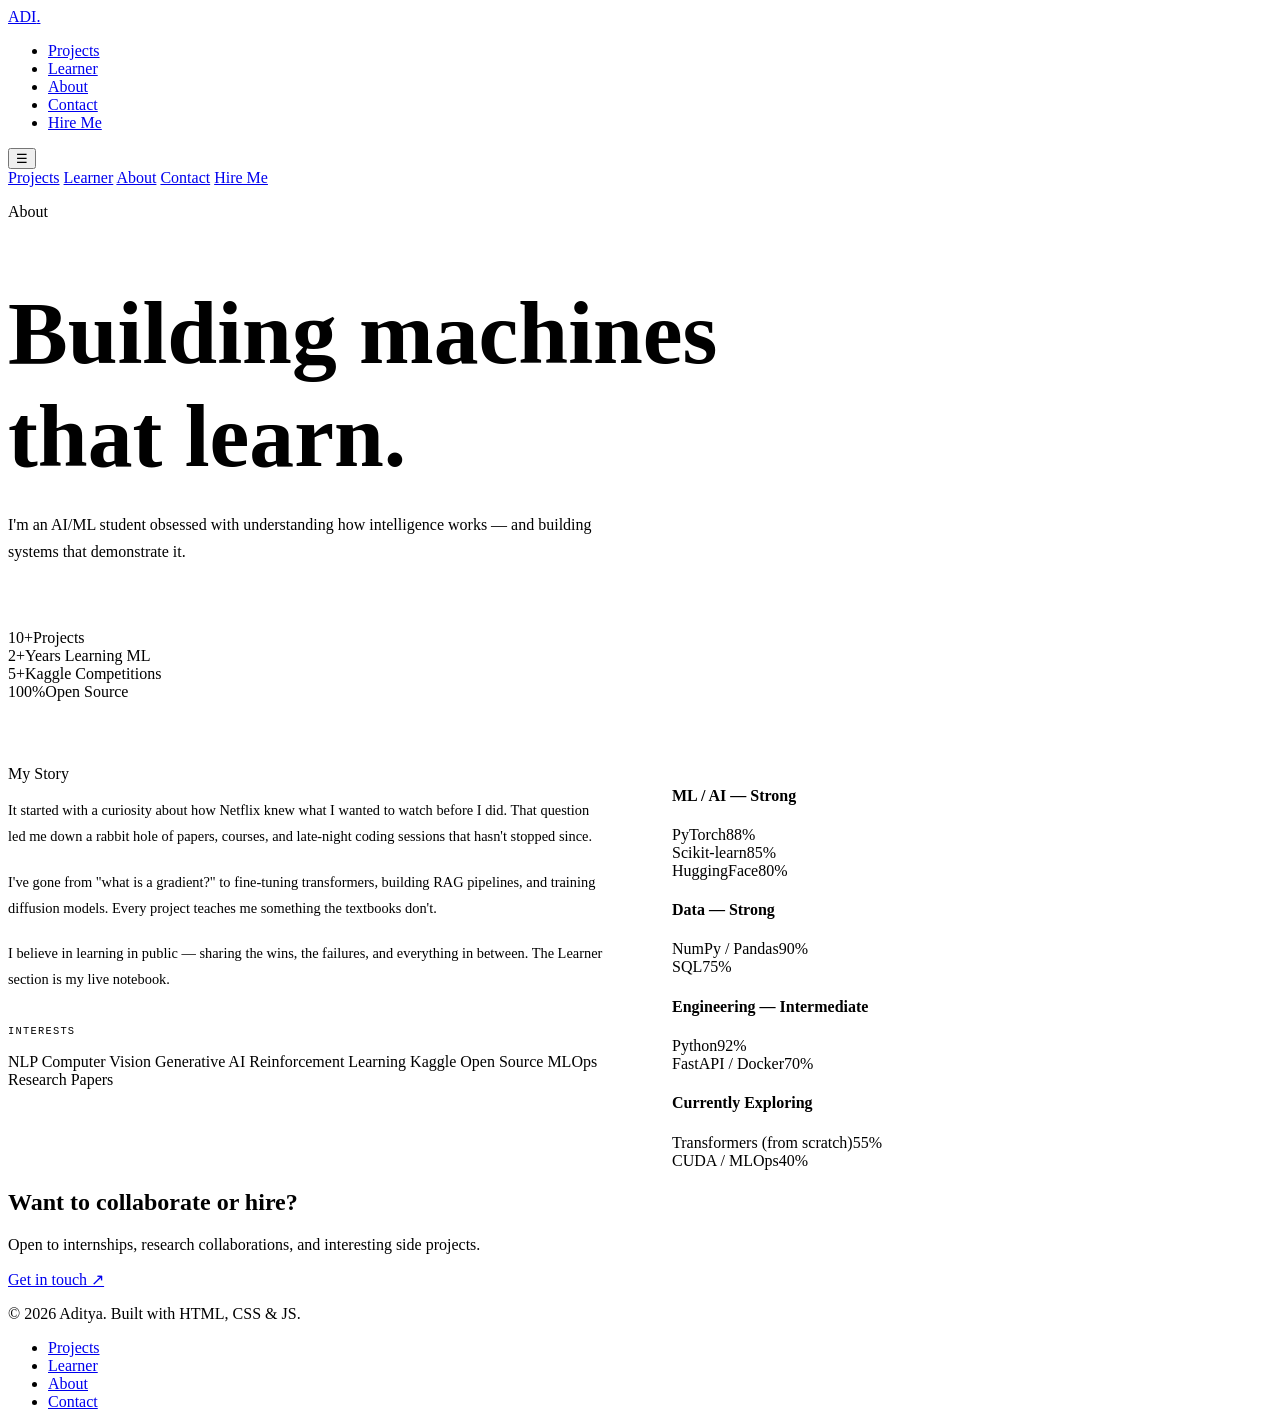
==== about.html @ 86e53b7c "Add files via upload" ====
<!DOCTYPE html>
<html lang="en">
<head>
  <meta charset="UTF-8" />
  <meta name="viewport" content="width=device-width, initial-scale=1.0" />
  <title>About — Aditya | AI/ML Student</title>
  <meta name="description" content="Learn about Aditya — AI/ML student, open-source builder, and lifelong learner." />
  <link rel="preconnect" href="https://fonts.googleapis.com" />
  <link rel="preconnect" href="https://fonts.gstatic.com" crossorigin />
  <link href="https://fonts.googleapis.com/css2?family=Space+Grotesk:wght@400;700&family=DM+Sans:wght@400;500&display=swap" rel="stylesheet" />
  <link rel="stylesheet" href="css/style.css" />
</head>
<body>

<header>
  <div class="container">
    <div class="nav-inner">
      <a href="index.html" class="nav-logo">ADI<span>.</span></a>
      <nav aria-label="Main navigation">
        <ul class="nav-links">
          <li><a href="projects.html">Projects</a></li>
          <li><a href="learner.html">Learner</a></li>
          <li><a href="about.html">About</a></li>
          <li><a href="contact.html">Contact</a></li>
          <li><a href="contact.html" class="btn-hire">Hire Me</a></li>
        </ul>
      </nav>
      <button class="nav-toggle" aria-label="Open menu">☰</button>
    </div>
  </div>
  <nav class="mobile-nav" aria-label="Mobile navigation">
    <a href="projects.html">Projects</a>
    <a href="learner.html">Learner</a>
    <a href="about.html">About</a>
    <a href="contact.html">Contact</a>
    <a href="contact.html" class="btn-hire">Hire Me</a>
  </nav>
</header>

<main>
  <div class="container">

    <!-- Hero -->
    <div style="margin-bottom:4rem;">
      <p class="eyebrow" style="margin-bottom:1rem;">About</p>
      <h1 style="font-size:clamp(2.8rem,7vw,6.5rem);margin-bottom:1.5rem;">Building machines<br>that learn.</h1>
      <p style="color:var(--muted-fg);max-width:600px;line-height:1.7;">
        I'm an AI/ML student obsessed with understanding how intelligence works — and building systems that demonstrate it.
      </p>
    </div>

    <!-- Stats -->
    <div class="stats-row fade-up">
      <div class="stat-cell"><span class="val">10+</span><span class="lbl">Projects</span></div>
      <div class="stat-cell"><span class="val">2+</span><span class="lbl">Years Learning ML</span></div>
      <div class="stat-cell"><span class="val">5+</span><span class="lbl">Kaggle Competitions</span></div>
      <div class="stat-cell"><span class="val">100%</span><span class="lbl">Open Source</span></div>
    </div>

    <!-- Story + Skills -->
    <div style="display:grid;grid-template-columns:1fr 1fr;gap:4rem;margin-top:4rem;" class="fade-up about-grid">
      <div>
        <div class="section-label"><span>My Story</span></div>
        <p style="color:var(--muted-fg);font-size:0.9rem;line-height:1.8;margin-bottom:1.25rem;">
          It started with a curiosity about how Netflix knew what I wanted to watch before I did. That question led me down a rabbit hole of papers, courses, and late-night coding sessions that hasn't stopped since.
        </p>
        <p style="color:var(--muted-fg);font-size:0.9rem;line-height:1.8;margin-bottom:1.25rem;">
          I've gone from "what is a gradient?" to fine-tuning transformers, building RAG pipelines, and training diffusion models. Every project teaches me something the textbooks don't.
        </p>
        <p style="color:var(--muted-fg);font-size:0.9rem;line-height:1.8;">
          I believe in learning in public — sharing the wins, the failures, and everything in between. The Learner section is my live notebook.
        </p>

        <div style="margin-top:2rem;">
          <p style="font-family:monospace;font-size:0.65rem;letter-spacing:0.12em;text-transform:uppercase;color:var(--muted-fg);margin-bottom:1rem;">Interests</p>
          <div class="interest-tags">
            <span class="interest-tag">NLP</span>
            <span class="interest-tag">Computer Vision</span>
            <span class="interest-tag">Generative AI</span>
            <span class="interest-tag">Reinforcement Learning</span>
            <span class="interest-tag">Kaggle</span>
            <span class="interest-tag">Open Source</span>
            <span class="interest-tag">MLOps</span>
            <span class="interest-tag">Research Papers</span>
          </div>
        </div>
      </div>

      <!-- Skill bars -->
      <div>
        <div class="skill-bar-group">
          <h4>ML / AI — Strong</h4>
          <div class="skill-bar-item">
            <div class="sb-label"><span>PyTorch</span><span>88%</span></div>
            <div class="sb-track"><div class="sb-fill" data-pct="88"></div></div>
          </div>
          <div class="skill-bar-item">
            <div class="sb-label"><span>Scikit-learn</span><span>85%</span></div>
            <div class="sb-track"><div class="sb-fill" data-pct="85"></div></div>
          </div>
          <div class="skill-bar-item">
            <div class="sb-label"><span>HuggingFace</span><span>80%</span></div>
            <div class="sb-track"><div class="sb-fill" data-pct="80"></div></div>
          </div>
        </div>

        <div class="skill-bar-group">
          <h4>Data — Strong</h4>
          <div class="skill-bar-item">
            <div class="sb-label"><span>NumPy / Pandas</span><span>90%</span></div>
            <div class="sb-track"><div class="sb-fill" data-pct="90"></div></div>
          </div>
          <div class="skill-bar-item">
            <div class="sb-label"><span>SQL</span><span>75%</span></div>
            <div class="sb-track"><div class="sb-fill" data-pct="75"></div></div>
          </div>
        </div>

        <div class="skill-bar-group">
          <h4>Engineering — Intermediate</h4>
          <div class="skill-bar-item">
            <div class="sb-label"><span>Python</span><span>92%</span></div>
            <div class="sb-track"><div class="sb-fill" data-pct="92"></div></div>
          </div>
          <div class="skill-bar-item">
            <div class="sb-label"><span>FastAPI / Docker</span><span>70%</span></div>
            <div class="sb-track"><div class="sb-fill" data-pct="70"></div></div>
          </div>
        </div>

        <div class="skill-bar-group">
          <h4>Currently Exploring</h4>
          <div class="skill-bar-item">
            <div class="sb-label"><span>Transformers (from scratch)</span><span>55%</span></div>
            <div class="sb-track"><div class="sb-fill" data-pct="55"></div></div>
          </div>
          <div class="skill-bar-item">
            <div class="sb-label"><span>CUDA / MLOps</span><span>40%</span></div>
            <div class="sb-track"><div class="sb-fill" data-pct="40"></div></div>
          </div>
        </div>
      </div>
    </div>

    <!-- CTA -->
    <div class="cta-banner fade-up">
      <div>
        <h2>Want to collaborate or hire?</h2>
        <p>Open to internships, research collaborations, and interesting side projects.</p>
      </div>
      <a href="contact.html" class="btn btn-primary">Get in touch &#8599;</a>
    </div>

  </div>
</main>

<footer>
  <div class="container">
    <div class="footer-inner">
      <p>© 2026 Aditya. Built with HTML, CSS &amp; JS.</p>
      <ul class="footer-links">
        <li><a href="projects.html">Projects</a></li>
        <li><a href="learner.html">Learner</a></li>
        <li><a href="about.html">About</a></li>
        <li><a href="contact.html">Contact</a></li>
      </ul>
    </div>
  </div>
</footer>

<script src="js/main.js"></script>
<style>
@media (max-width: 768px) {
  .about-grid { grid-template-columns: 1fr !important; gap: 2.5rem !important; }
}
</style>
</body>
</html>
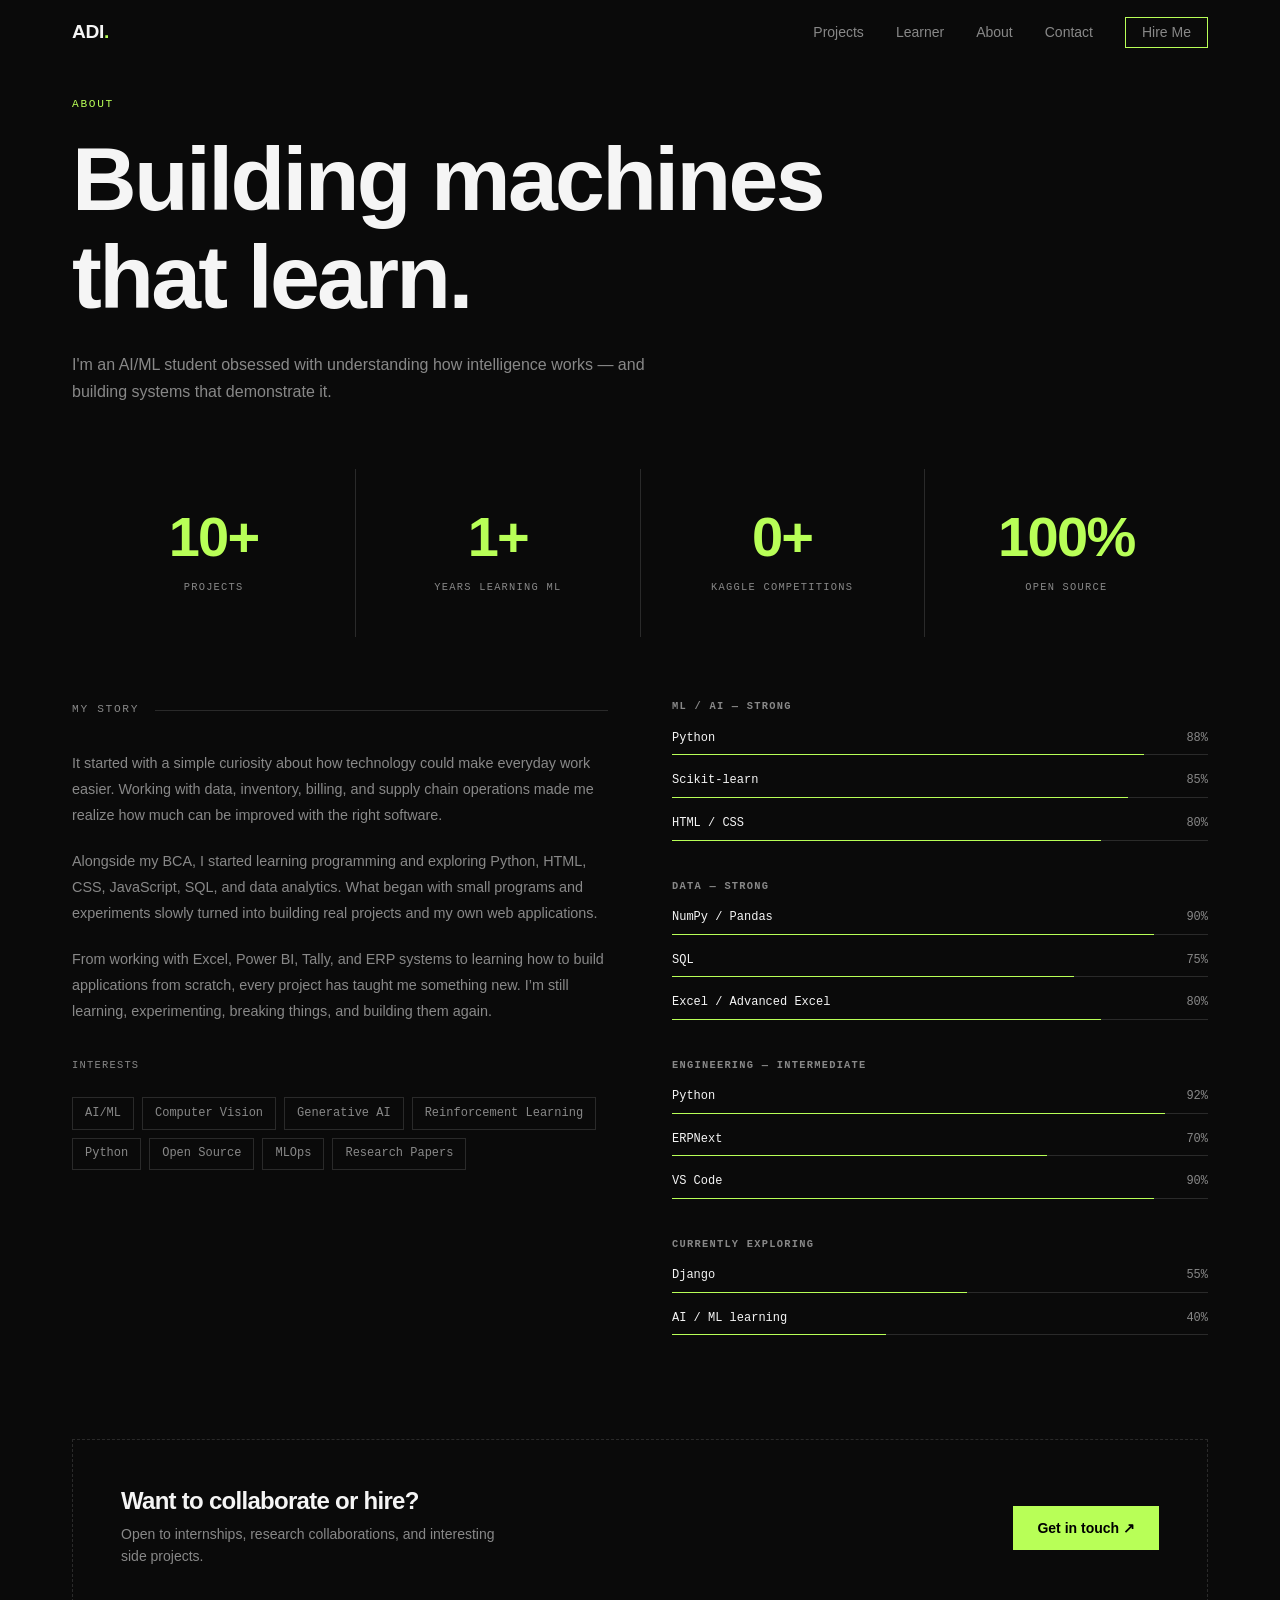
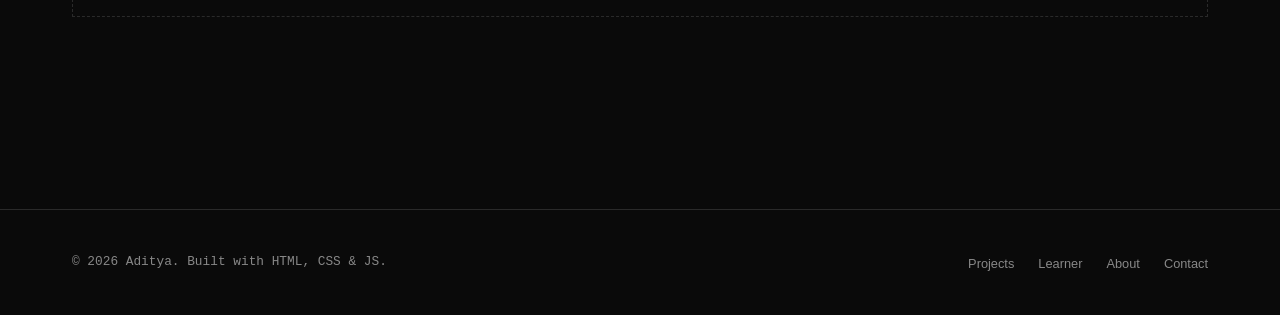
==== commit e7cfb65a: "updated latest version of knowledge and ids." ====
--- a/about.html
+++ b/about.html
@@ -52,8 +52,8 @@
     <!-- Stats -->
     <div class="stats-row fade-up">
       <div class="stat-cell"><span class="val">10+</span><span class="lbl">Projects</span></div>
-      <div class="stat-cell"><span class="val">2+</span><span class="lbl">Years Learning ML</span></div>
-      <div class="stat-cell"><span class="val">5+</span><span class="lbl">Kaggle Competitions</span></div>
+      <div class="stat-cell"><span class="val">1+</span><span class="lbl">Years Learning ML</span></div>
+      <div class="stat-cell"><span class="val">0+</span><span class="lbl">Kaggle Competitions</span></div>
       <div class="stat-cell"><span class="val">100%</span><span class="lbl">Open Source</span></div>
     </div>
 
@@ -62,23 +62,23 @@
       <div>
         <div class="section-label"><span>My Story</span></div>
         <p style="color:var(--muted-fg);font-size:0.9rem;line-height:1.8;margin-bottom:1.25rem;">
-          It started with a curiosity about how Netflix knew what I wanted to watch before I did. That question led me down a rabbit hole of papers, courses, and late-night coding sessions that hasn't stopped since.
+          It started with a simple curiosity about how technology could make everyday work easier. Working with data, inventory, billing, and supply chain operations made me realize how much can be improved with the right software.
         </p>
         <p style="color:var(--muted-fg);font-size:0.9rem;line-height:1.8;margin-bottom:1.25rem;">
-          I've gone from "what is a gradient?" to fine-tuning transformers, building RAG pipelines, and training diffusion models. Every project teaches me something the textbooks don't.
+          Alongside my BCA, I started learning programming and exploring Python, HTML, CSS, JavaScript, SQL, and data analytics. What began with small programs and experiments slowly turned into building real projects and my own web applications.
         </p>
         <p style="color:var(--muted-fg);font-size:0.9rem;line-height:1.8;">
-          I believe in learning in public — sharing the wins, the failures, and everything in between. The Learner section is my live notebook.
+          From working with Excel, Power BI, Tally, and ERP systems to learning how to build applications from scratch, every project has taught me something new. I’m still learning, experimenting, breaking things, and building them again.
         </p>
 
         <div style="margin-top:2rem;">
           <p style="font-family:monospace;font-size:0.65rem;letter-spacing:0.12em;text-transform:uppercase;color:var(--muted-fg);margin-bottom:1rem;">Interests</p>
           <div class="interest-tags">
-            <span class="interest-tag">NLP</span>
+            <span class="interest-tag">AI/ML</span>
             <span class="interest-tag">Computer Vision</span>
             <span class="interest-tag">Generative AI</span>
             <span class="interest-tag">Reinforcement Learning</span>
-            <span class="interest-tag">Kaggle</span>
+            <span class="interest-tag">Python</span>
             <span class="interest-tag">Open Source</span>
             <span class="interest-tag">MLOps</span>
             <span class="interest-tag">Research Papers</span>
@@ -91,7 +91,7 @@
         <div class="skill-bar-group">
           <h4>ML / AI — Strong</h4>
           <div class="skill-bar-item">
-            <div class="sb-label"><span>PyTorch</span><span>88%</span></div>
+            <div class="sb-label"><span>Python</span><span>88%</span></div>
             <div class="sb-track"><div class="sb-fill" data-pct="88"></div></div>
           </div>
           <div class="skill-bar-item">
@@ -99,7 +99,7 @@
             <div class="sb-track"><div class="sb-fill" data-pct="85"></div></div>
           </div>
           <div class="skill-bar-item">
-            <div class="sb-label"><span>HuggingFace</span><span>80%</span></div>
+            <div class="sb-label"><span>HTML / CSS</span><span>80%</span></div>
             <div class="sb-track"><div class="sb-fill" data-pct="80"></div></div>
           </div>
         </div>
@@ -114,6 +114,10 @@
             <div class="sb-label"><span>SQL</span><span>75%</span></div>
             <div class="sb-track"><div class="sb-fill" data-pct="75"></div></div>
           </div>
+          <div class="skill-bar-item">
+            <div class="sb-label"><span>Excel / Advanced Excel</span><span>80%</span></div>
+            <div class="sb-track"><div class="sb-fill" data-pct="80"></div></div>
+          </div>
         </div>
 
         <div class="skill-bar-group">
@@ -123,19 +127,23 @@
             <div class="sb-track"><div class="sb-fill" data-pct="92"></div></div>
           </div>
           <div class="skill-bar-item">
-            <div class="sb-label"><span>FastAPI / Docker</span><span>70%</span></div>
+            <div class="sb-label"><span>ERPNext</span><span>70%</span></div>
             <div class="sb-track"><div class="sb-fill" data-pct="70"></div></div>
+          </div>
+          <div class="skill-bar-item">
+            <div class="sb-label"><span>VS Code</span><span>90%</span></div>
+            <div class="sb-track"><div class="sb-fill" data-pct="90"></div></div>
           </div>
         </div>
 
         <div class="skill-bar-group">
           <h4>Currently Exploring</h4>
           <div class="skill-bar-item">
-            <div class="sb-label"><span>Transformers (from scratch)</span><span>55%</span></div>
+            <div class="sb-label"><span>Django</span><span>55%</span></div>
             <div class="sb-track"><div class="sb-fill" data-pct="55"></div></div>
           </div>
           <div class="skill-bar-item">
-            <div class="sb-label"><span>CUDA / MLOps</span><span>40%</span></div>
+            <div class="sb-label"><span>AI / ML learning</span><span>40%</span></div>
             <div class="sb-track"><div class="sb-fill" data-pct="40"></div></div>
           </div>
         </div>
--- a/css/style.css
+++ b/css/style.css
@@ -0,0 +1,711 @@
+
+/* ── Reset & Base ─────────────────────────────────────────────────────────── */
+*, *::before, *::after { box-sizing: border-box; margin: 0; padding: 0; }
+
+:root {
+  --bg:        #0a0a0a;
+  --fg:        #F5F5F5;
+  --primary:   #b8ff57;
+  --secondary: #64ff57;
+  --accent:    #9e57ff;
+  --muted:     #1a1a1a;
+  --muted-fg:  #888;
+  --border:    #2a2a2a;
+  --card:      #111;
+  --font-head: 'Space Grotesk', sans-serif;
+  --font-body: 'DM Sans', sans-serif;
+}
+
+html { scroll-behavior: smooth; }
+
+body {
+  background: var(--bg);
+  color: var(--fg);
+  font-family: var(--font-body);
+  font-size: 16px;
+  line-height: 1.6;
+  min-height: 100vh;
+}
+
+a { color: inherit; text-decoration: none; }
+img { display: block; max-width: 100%; }
+button { cursor: pointer; font-family: inherit; }
+
+/* ── Typography ───────────────────────────────────────────────────────────── */
+h1, h2, h3, h4, h5 {
+  font-family: var(--font-head);
+  font-weight: 700;
+  line-height: 1.1;
+  letter-spacing: -0.03em;
+}
+
+.eyebrow {
+  font-family: monospace;
+  font-size: 0.7rem;
+  letter-spacing: 0.15em;
+  text-transform: uppercase;
+  color: var(--primary);
+}
+
+/* ── Layout ───────────────────────────────────────────────────────────────── */
+.container {
+  max-width: 1200px;
+  margin: 0 auto;
+  padding: 0 2rem;
+}
+
+/* ── Header / Nav ─────────────────────────────────────────────────────────── */
+header {
+  position: fixed;
+  top: 0; left: 0; right: 0;
+  z-index: 100;
+  transition: background 0.3s, border-color 0.3s;
+  border-bottom: 1px solid transparent;
+}
+header.scrolled {
+  background: rgba(10,10,10,0.95);
+  backdrop-filter: blur(8px);
+  border-color: var(--border);
+}
+.nav-inner {
+  display: flex;
+  align-items: center;
+  justify-content: space-between;
+  height: 64px;
+}
+.nav-logo {
+  font-family: var(--font-head);
+  font-weight: 700;
+  font-size: 1.2rem;
+  color: var(--fg);
+  letter-spacing: -0.02em;
+}
+.nav-logo span { color: var(--primary); }
+.nav-links {
+  display: flex;
+  align-items: center;
+  gap: 2rem;
+  list-style: none;
+}
+.nav-links a {
+  font-size: 0.875rem;
+  font-weight: 500;
+  color: var(--muted-fg);
+  transition: color 0.2s;
+}
+.nav-links a:hover, .nav-links a.active { color: var(--fg); }
+.nav-links a.active { color: var(--primary); }
+.btn-hire {
+  padding: 0.4rem 1rem;
+  border: 1px solid var(--primary);
+  color: var(--primary);
+  font-size: 0.875rem;
+  font-weight: 600;
+  transition: background 0.2s, color 0.2s;
+}
+.btn-hire:hover { background: var(--primary); color: #000; }
+
+/* Mobile nav */
+.nav-toggle {
+  display: none;
+  background: none;
+  border: none;
+  color: var(--fg);
+  font-size: 1.5rem;
+  line-height: 1;
+}
+.mobile-nav {
+  display: none;
+  flex-direction: column;
+  gap: 1.25rem;
+  padding: 1.5rem 2rem;
+  background: var(--bg);
+  border-top: 1px solid var(--border);
+}
+.mobile-nav.open { display: flex; }
+.mobile-nav a {
+  font-size: 1rem;
+  font-weight: 500;
+  color: var(--fg);
+  transition: color 0.2s;
+}
+.mobile-nav a:hover { color: var(--primary); }
+.mobile-nav .btn-hire { text-align: center; }
+
+@media (max-width: 768px) {
+  .nav-links { display: none; }
+  .nav-toggle { display: block; }
+}
+
+/* ── Footer ───────────────────────────────────────────────────────────────── */
+footer {
+  border-top: 1px solid var(--border);
+  padding: 2.5rem 0;
+  margin-top: 6rem;
+}
+.footer-inner {
+  display: flex;
+  align-items: center;
+  justify-content: space-between;
+  flex-wrap: wrap;
+  gap: 1rem;
+}
+.footer-inner p {
+  font-size: 0.8rem;
+  color: var(--muted-fg);
+  font-family: monospace;
+}
+.footer-links {
+  display: flex;
+  gap: 1.5rem;
+  list-style: none;
+}
+.footer-links a {
+  font-size: 0.8rem;
+  color: var(--muted-fg);
+  transition: color 0.2s;
+}
+.footer-links a:hover { color: var(--primary); }
+
+/* ── Buttons ──────────────────────────────────────────────────────────────── */
+.btn {
+  display: inline-flex;
+  align-items: center;
+  gap: 0.4rem;
+  padding: 0.65rem 1.5rem;
+  font-size: 0.875rem;
+  font-weight: 700;
+  transition: all 0.2s;
+  border: none;
+}
+.btn-primary { background: var(--primary); color: #000; }
+.btn-primary:hover { background: #a0e84a; }
+.btn-outline {
+  background: transparent;
+  border: 1px solid var(--border);
+  color: var(--fg);
+}
+.btn-outline:hover { border-color: var(--fg); }
+
+/* ── Cards ────────────────────────────────────────────────────────────────── */
+.card {
+  background: var(--card);
+  border: 1px solid var(--border);
+  transition: border-color 0.25s, transform 0.25s;
+}
+.card:hover { border-color: var(--primary); transform: translateY(-4px); }
+
+/* ── Tags ─────────────────────────────────────────────────────────────────── */
+.tag {
+  display: inline-block;
+  padding: 0.2rem 0.6rem;
+  font-size: 0.7rem;
+  font-family: monospace;
+  border: 1px solid var(--border);
+  background: var(--muted);
+  color: var(--muted-fg);
+}
+
+/* ── Section divider ──────────────────────────────────────────────────────── */
+.section-label {
+  display: flex;
+  align-items: center;
+  gap: 1rem;
+  margin-bottom: 2rem;
+}
+.section-label span {
+  font-family: monospace;
+  font-size: 0.7rem;
+  letter-spacing: 0.15em;
+  text-transform: uppercase;
+  color: var(--muted-fg);
+  white-space: nowrap;
+}
+.section-label::after {
+  content: '';
+  flex: 1;
+  height: 1px;
+  background: var(--border);
+}
+
+/* ── Fade-in animation ────────────────────────────────────────────────────── */
+.fade-up {
+  opacity: 0;
+  transform: translateY(28px);
+  transition: opacity 0.5s ease, transform 0.5s ease;
+}
+.fade-up.visible {
+  opacity: 1;
+  transform: translateY(0);
+}
+
+/* ── Page wrapper ─────────────────────────────────────────────────────────── */
+main { padding-top: 96px; padding-bottom: 6rem; }
+
+/* ── Grid helpers ─────────────────────────────────────────────────────────── */
+.grid-3 {
+  display: grid;
+  grid-template-columns: repeat(auto-fit, minmax(300px, 1fr));
+  gap: 1.25rem;
+}
+.grid-2 {
+  display: grid;
+  grid-template-columns: repeat(auto-fit, minmax(280px, 1fr));
+  gap: 1.25rem;
+}
+
+/* ── Hero ─────────────────────────────────────────────────────────────────── */
+.hero { padding: 4rem 0 6rem; }
+.hero-eyebrow { margin-bottom: 1rem; }
+.hero-title {
+  font-size: clamp(3.5rem, 9vw, 8rem);
+  letter-spacing: -0.04em;
+  line-height: 1;
+  margin-bottom: 1.5rem;
+}
+.hero-title .highlight { color: var(--primary); }
+.hero-sub {
+  font-size: 1.1rem;
+  color: var(--muted-fg);
+  max-width: 520px;
+  margin-bottom: 2.5rem;
+  line-height: 1.7;
+}
+.hero-actions { display: flex; gap: 1rem; flex-wrap: wrap; }
+
+/* Big letter stagger */
+.big-name {
+  font-family: var(--font-head);
+  font-weight: 700;
+  font-size: clamp(5rem, 18vw, 16rem);
+  letter-spacing: -0.05em;
+  line-height: 0.85;
+  color: rgb(235, 235, 74);
+  -webkit-text-stroke: 1px var(--border);
+  user-select: none;
+  overflow: hidden;
+  margin: 3rem 0;
+}
+.big-name span {
+  display: inline-block;
+  opacity: 0;
+  transform: translateY(60px);
+  transition: opacity 0.4s ease, transform 0.4s ease;
+}
+.big-name span.in {
+  opacity: 1;
+  transform: translateY(0);
+}
+
+/* ── Skills strip ─────────────────────────────────────────────────────────── */
+.skills-grid {
+  display: grid;
+  grid-template-columns: repeat(auto-fit, minmax(200px, 1fr));
+  gap: 1px;
+  background: var(--border);
+  margin-top: 4rem;
+}
+.skill-col {
+  background: var(--bg);
+  padding: 2rem 1.5rem;
+}
+.skill-col h4 {
+  font-size: 0.7rem;
+  font-family: monospace;
+  letter-spacing: 0.12em;
+  text-transform: uppercase;
+  color: var(--primary);
+  margin-bottom: 1rem;
+}
+.skill-col ul { list-style: none; }
+.skill-col li {
+  font-size: 0.875rem;
+  color: var(--muted-fg);
+  padding: 0.3rem 0;
+  border-bottom: 1px solid var(--border);
+}
+.skill-col li:last-child { border: none; }
+
+/* ── Project card ─────────────────────────────────────────────────────────── */
+.project-card { padding: 1.75rem; }
+.project-card .status {
+  display: inline-block;
+  font-size: 0.65rem;
+  font-family: monospace;
+  letter-spacing: 0.1em;
+  text-transform: uppercase;
+  padding: 0.2rem 0.5rem;
+  border: 1px solid var(--primary);
+  color: var(--primary);
+  margin-bottom: 1rem;
+}
+.project-card h3 {
+  font-size: 1.1rem;
+  margin-bottom: 0.5rem;
+}
+.project-card p {
+  font-size: 0.875rem;
+  color: var(--muted-fg);
+  margin-bottom: 1.25rem;
+  line-height: 1.6;
+}
+.project-tags { display: flex; flex-wrap: wrap; gap: 0.4rem; margin-bottom: 1.25rem; }
+.project-actions { display: flex; gap: 0.5rem; flex-wrap: wrap; }
+.project-actions a {
+  padding: 0.35rem 0.85rem;
+  font-size: 0.75rem;
+  font-weight: 600;
+  border: 1px solid var(--border);
+  color: var(--muted-fg);
+  transition: all 0.2s;
+}
+.project-actions a:hover { border-color: var(--primary); color: var(--primary); }
+
+/* Category filter */
+.filter-bar {
+  display: flex;
+  flex-wrap: wrap;
+  gap: 0.5rem;
+  margin-bottom: 2.5rem;
+}
+.filter-btn {
+  padding: 0.4rem 1rem;
+  font-size: 0.75rem;
+  font-family: monospace;
+  letter-spacing: 0.08em;
+  text-transform: uppercase;
+  border: 1px solid var(--border);
+  background: transparent;
+  color: var(--muted-fg);
+  transition: all 0.2s;
+}
+.filter-btn:hover, .filter-btn.active {
+  border-color: var(--primary);
+  color: var(--primary);
+}
+
+/* ── Stats row ────────────────────────────────────────────────────────────── */
+.stats-row {
+  display: grid;
+  grid-template-columns: repeat(2, 1fr);
+  gap: 1px;
+  background: var(--border);
+  margin: 3rem 0;
+}
+@media (min-width: 640px) {
+  .stats-row { grid-template-columns: repeat(4, 1fr); }
+}
+.stat-cell {
+  background: var(--bg);
+  padding: 2.5rem 1rem;
+  text-align: center;
+}
+.stat-cell .val {
+  font-family: var(--font-head);
+  font-size: clamp(2rem, 5vw, 3.5rem);
+  font-weight: 700;
+  color: var(--primary);
+  letter-spacing: -0.03em;
+  line-height: 1;
+  display: block;
+  margin-bottom: 0.4rem;
+}
+.stat-cell .lbl {
+  font-family: monospace;
+  font-size: 0.65rem;
+  letter-spacing: 0.12em;
+  text-transform: uppercase;
+  color: var(--muted-fg);
+}
+
+/* ── Skill bars ───────────────────────────────────────────────────────────── */
+.skill-bar-group { margin-bottom: 2.5rem; }
+.skill-bar-group h4 {
+  font-family: monospace;
+  font-size: 0.65rem;
+  letter-spacing: 0.12em;
+  text-transform: uppercase;
+  color: var(--muted-fg);
+  margin-bottom: 1rem;
+}
+.skill-bar-item { margin-bottom: 1rem; }
+.skill-bar-item .sb-label {
+  display: flex;
+  justify-content: space-between;
+  font-size: 0.75rem;
+  font-family: monospace;
+  margin-bottom: 0.4rem;
+}
+.skill-bar-item .sb-label span:last-child { color: var(--muted-fg); }
+.sb-track {
+  height: 1px;
+  background: var(--border);
+  overflow: hidden;
+}
+.sb-fill {
+  height: 100%;
+  background: var(--primary);
+  width: 0;
+  transition: width 0.8s ease;
+}
+
+/* ── Interest tags ────────────────────────────────────────────────────────── */
+.interest-tags { display: flex; flex-wrap: wrap; gap: 0.5rem; margin-top: 1.5rem; }
+.interest-tag {
+  padding: 0.35rem 0.75rem;
+  font-size: 0.75rem;
+  font-family: monospace;
+  border: 1px solid var(--border);
+  color: var(--muted-fg);
+  transition: all 0.2s;
+}
+.interest-tag:hover { border-color: var(--primary); color: var(--primary); }
+
+/* ── CTA banner ───────────────────────────────────────────────────────────── */
+.cta-banner {
+  border: 1px dashed var(--border);
+  padding: 3rem;
+  display: flex;
+  align-items: center;
+  justify-content: space-between;
+  gap: 2rem;
+  flex-wrap: wrap;
+  margin-top: 4rem;
+}
+.cta-banner h2 { font-size: 1.5rem; margin-bottom: 0.5rem; }
+.cta-banner p { font-size: 0.875rem; color: var(--muted-fg); max-width: 400px; }
+
+/* ── Contact form ─────────────────────────────────────────────────────────── */
+.form-group { display: flex; flex-direction: column; gap: 0.5rem; margin-bottom: 1.5rem; }
+.form-group label {
+  font-family: monospace;
+  font-size: 0.65rem;
+  letter-spacing: 0.12em;
+  text-transform: uppercase;
+  color: var(--muted-fg);
+}
+.form-group input,
+.form-group textarea {
+  background: var(--card);
+  border: 1px solid var(--border);
+  color: var(--fg);
+  font-family: var(--font-body);
+  font-size: 0.875rem;
+  padding: 0.75rem 1rem;
+  outline: none;
+  transition: border-color 0.2s;
+  width: 100%;
+}
+.form-group input:focus,
+.form-group textarea:focus { border-color: var(--primary); }
+.form-group textarea { resize: vertical; min-height: 140px; }
+.form-row { display: grid; grid-template-columns: 1fr 1fr; gap: 1rem; }
+@media (max-width: 600px) { .form-row { grid-template-columns: 1fr; } }
+
+.chip-group { display: flex; flex-wrap: wrap; gap: 0.5rem; }
+.chip {
+  padding: 0.35rem 0.85rem;
+  font-size: 0.75rem;
+  font-family: monospace;
+  border: 1px solid var(--border);
+  background: transparent;
+  color: var(--muted-fg);
+  transition: all 0.2s;
+}
+.chip:hover, .chip.selected {
+  border-color: var(--primary);
+  color: var(--primary);
+  background: rgba(184,255,87,0.06);
+}
+
+.form-error {
+  display: flex;
+  align-items: center;
+  gap: 0.5rem;
+  padding: 0.75rem 1rem;
+  border: 1px solid rgba(255,80,80,0.4);
+  background: rgba(255,80,80,0.05);
+  color: #ff5050;
+  font-size: 0.8rem;
+  margin-bottom: 1rem;
+}
+.form-success {
+  padding: 2.5rem;
+  border: 1px solid var(--primary);
+  background: rgba(184,255,87,0.04);
+}
+.form-success h3 { font-size: 1.25rem; margin: 0.75rem 0 0.5rem; }
+.form-success p { font-size: 0.875rem; color: var(--muted-fg); }
+.form-success .reset-btn {
+  margin-top: 1rem;
+  background: none;
+  border: none;
+  color: var(--primary);
+  font-size: 0.8rem;
+  font-family: monospace;
+  text-decoration: underline;
+}
+
+/* Contact links */
+.contact-link {
+  display: flex;
+  align-items: center;
+  justify-content: space-between;
+  padding: 1rem 0;
+  border-bottom: 1px solid var(--border);
+  transition: border-color 0.2s;
+}
+.contact-link:hover { border-color: var(--primary); }
+.contact-link .cl-label {
+  font-family: monospace;
+  font-size: 0.65rem;
+  letter-spacing: 0.12em;
+  text-transform: uppercase;
+  color: var(--muted-fg);
+  margin-bottom: 0.2rem;
+}
+.contact-link .cl-handle {
+  font-size: 0.875rem;
+  font-weight: 500;
+  transition: color 0.2s;
+}
+.contact-link:hover .cl-handle { color: var(--primary); }
+
+/* ── Learner ──────────────────────────────────────────────────────────────── */
+.folder-card {
+  background: var(--card);
+  border: 1px solid var(--border);
+  padding: 1.75rem;
+  min-height: 220px;
+  display: flex;
+  flex-direction: column;
+  justify-content: space-between;
+  transition: border-color 0.25s, transform 0.25s;
+  text-decoration: none;
+  color: inherit;
+}
+.folder-card:hover { transform: translateY(-6px); }
+.folder-icon {
+  width: 40px; height: 40px;
+  display: flex; align-items: center; justify-content: center;
+  margin-bottom: 1.25rem;
+  font-size: 1.2rem;
+}
+.folder-card h2 { font-size: 1.2rem; margin-bottom: 0.4rem; transition: color 0.2s; }
+.folder-card p { font-size: 0.8rem; color: var(--muted-fg); line-height: 1.5; }
+.folder-footer {
+  display: flex;
+  align-items: center;
+  justify-content: space-between;
+  margin-top: 1.5rem;
+}
+.folder-footer span { font-family: monospace; font-size: 0.7rem; color: var(--muted-fg); }
+.folder-add {
+  border: 1px dashed var(--border);
+  background: var(--card);
+  min-height: 220px;
+  display: flex;
+  flex-direction: column;
+  align-items: center;
+  justify-content: center;
+  gap: 0.75rem;
+  padding: 1.75rem;
+  text-align: center;
+}
+.folder-add p { font-family: monospace; font-size: 0.75rem; color: var(--muted-fg); line-height: 1.6; }
+.folder-add code { color: var(--fg); }
+
+/* Video card */
+.video-card {
+  background: var(--card);
+  border: 1px solid var(--border);
+  overflow: hidden;
+  transition: border-color 0.25s, transform 0.25s;
+  text-decoration: none;
+  color: inherit;
+  display: block;
+}
+.video-card:hover { transform: translateY(-5px); }
+.video-thumb {
+  position: relative;
+  aspect-ratio: 16/9;
+  background: var(--muted);
+  overflow: hidden;
+}
+.video-thumb img {
+  width: 100%; height: 100%;
+  object-fit: cover;
+  transition: transform 0.5s ease;
+}
+.video-card:hover .video-thumb img { transform: scale(1.05); }
+.play-overlay {
+  position: absolute; inset: 0;
+  display: flex; align-items: center; justify-content: center;
+  background: rgba(0,0,0,0.45);
+  opacity: 0;
+  transition: opacity 0.3s;
+  pointer-events: none;
+}
+.video-card:hover .play-overlay { opacity: 1; }
+.play-btn {
+  width: 48px; height: 48px;
+  border-radius: 50%;
+  display: flex; align-items: center; justify-content: center;
+  font-size: 1.2rem;
+}
+.duration-badge {
+  position: absolute;
+  bottom: 8px; right: 8px;
+  background: rgba(0,0,0,0.75);
+  padding: 0.15rem 0.45rem;
+  font-family: monospace;
+  font-size: 0.65rem;
+  color: rgba(255,255,255,0.9);
+}
+.video-body { padding: 1.25rem; }
+.video-body h3 { font-size: 0.9rem; margin-bottom: 0.75rem; transition: color 0.2s; }
+.video-card:hover .video-body h3 { color: var(--primary); }
+.video-add {
+  border: 1px dashed var(--border);
+  background: var(--card);
+  aspect-ratio: 16/9;
+  display: flex;
+  flex-direction: column;
+  align-items: center;
+  justify-content: center;
+  gap: 0.75rem;
+  padding: 1.5rem;
+  text-align: center;
+}
+.video-add p { font-family: monospace; font-size: 0.7rem; color: var(--muted-fg); line-height: 1.6; }
+.video-add code { color: var(--fg); }
+
+/* Back link */
+.back-link {
+  display: inline-flex;
+  align-items: center;
+  gap: 0.4rem;
+  font-family: monospace;
+  font-size: 0.75rem;
+  color: var(--muted-fg);
+  margin-bottom: 2.5rem;
+  transition: color 0.2s;
+}
+.back-link:hover { color: var(--fg); }
+
+/* ── Spinner ──────────────────────────────────────────────────────────────── */
+.spinner {
+  width: 16px; height: 16px;
+  border: 2px solid rgba(0,0,0,0.3);
+  border-top-color: #000;
+  border-radius: 50%;
+  animation: spin 0.6s linear infinite;
+  display: inline-block;
+}
+@keyframes spin { to { transform: rotate(360deg); } }
+
+/* ── Responsive ───────────────────────────────────────────────────────────── */
+@media (max-width: 768px) {
+  .cta-banner { flex-direction: column; }
+  .big-name { font-size: clamp(4rem, 22vw, 8rem); }
+}
